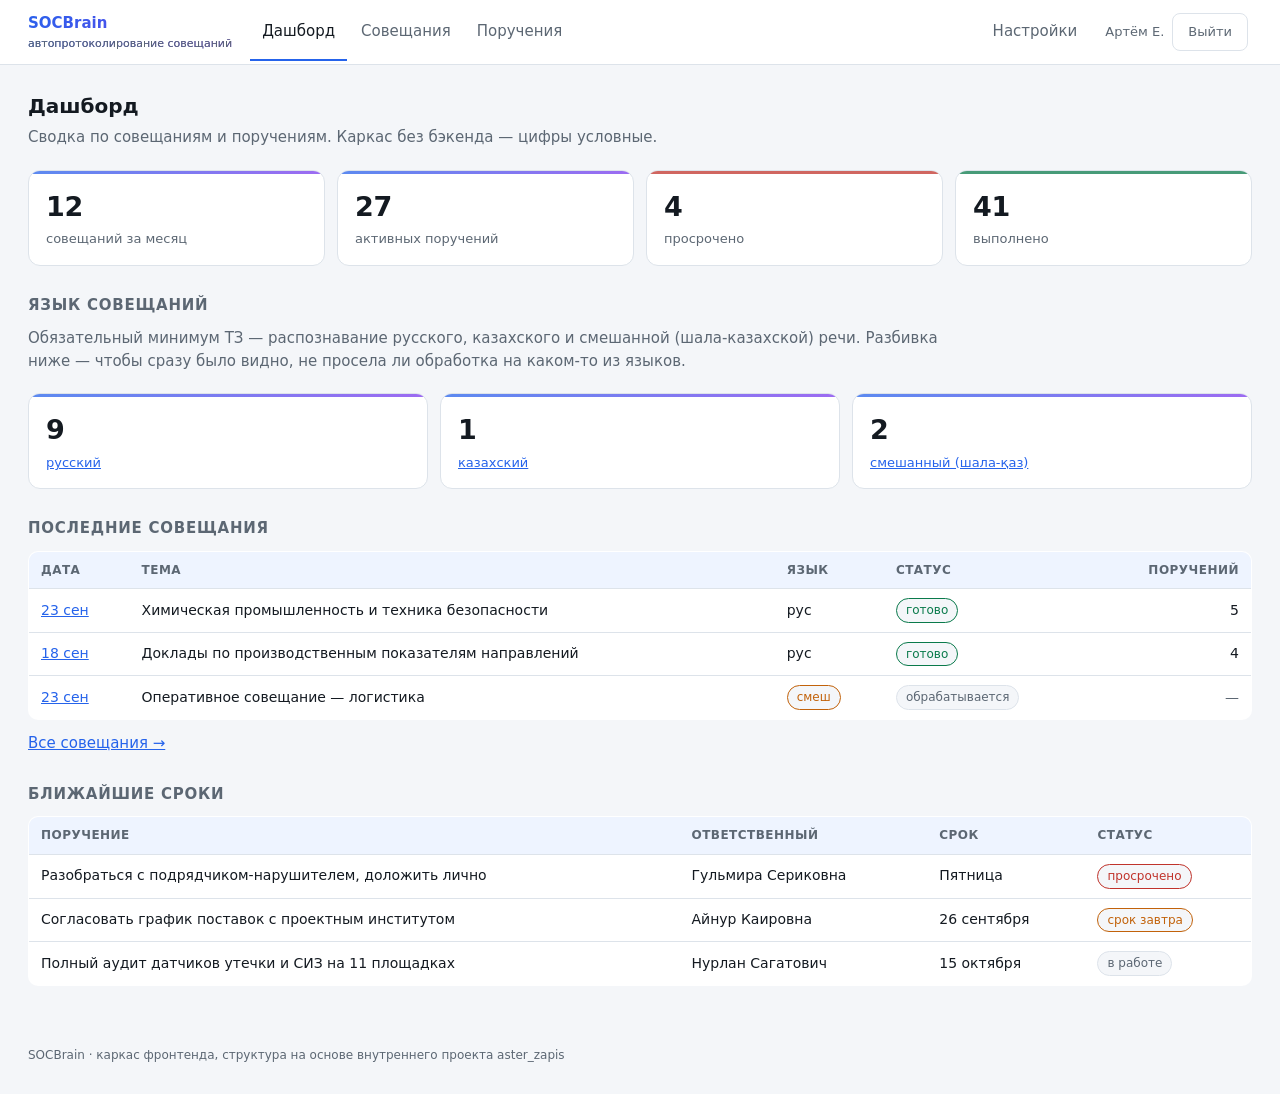
==== frontend/index.html @ 2930f0df "Add temporary static frontend skeleton" ====
<!doctype html>
<html lang="ru">
<head>
<meta charset="utf-8">
<meta name="viewport" content="width=device-width, initial-scale=1">
<title>Дашборд · SOCBrain</title>
<link rel="stylesheet" href="css/style.css">
</head>
<body>

<nav class="side">
  <div class="brand">SOCBrain<small>автопротоколирование совещаний</small></div>

  <a href="index.html" class="on">Дашборд</a>
  <a href="meetings.html">Совещания</a>
  <a href="tasks.html">Поручения</a>

  <div class="bottom">
    <a href="#">Настройки</a>
    <div class="who">
      <span>Артём Е.</span>
      <form method="get" action="login.html" class="inline"><button class="ghost">Выйти</button></form>
    </div>
  </div>
</nav>

<main>
  <h1>Дашборд</h1>
  <p class="sub">Сводка по совещаниям и поручениям. Каркас без бэкенда — цифры условные.</p>

  <div class="cards">
    <div class="card"><div class="n">12</div><div class="l">совещаний за месяц</div></div>
    <div class="card"><div class="n">27</div><div class="l">активных поручений</div></div>
    <div class="card danger"><div class="n">4</div><div class="l">просрочено</div></div>
    <div class="card ok"><div class="n">41</div><div class="l">выполнено</div></div>
  </div>

  <h2>Язык совещаний</h2>
  <p class="sub">
    Обязательный минимум ТЗ — распознавание русского, казахского и смешанной
    (шала-казахской) речи. Разбивка ниже — чтобы сразу было видно, не просела
    ли обработка на каком-то из языков.
  </p>
  <div class="cards" style="margin-bottom:20px">
    <div class="card"><div class="n">9</div><div class="l"><a href="meetings.html?lang=ru">русский</a></div></div>
    <div class="card"><div class="n">1</div><div class="l"><a href="meetings.html?lang=kk">казахский</a></div></div>
    <div class="card"><div class="n">2</div><div class="l"><a href="meetings.html?lang=mixed">смешанный (шала-қаз)</a></div></div>
  </div>

  <h2>Последние совещания</h2>
  <div class="scroll">
  <table>
    <tr><th>Дата</th><th>Тема</th><th>Язык</th><th>Статус</th><th class="right">Поручений</th></tr>
    <tr>
      <td><a href="meeting.html">23 сен</a></td>
      <td>Химическая промышленность и техника безопасности</td>
      <td>рус</td>
      <td><span class="tag ok">готово</span></td>
      <td class="right">5</td>
    </tr>
    <tr>
      <td><a href="meeting.html">18 сен</a></td>
      <td>Доклады по производственным показателям направлений</td>
      <td>рус</td>
      <td><span class="tag ok">готово</span></td>
      <td class="right">4</td>
    </tr>
    <tr>
      <td><a href="meeting.html">23 сен</a></td>
      <td>Оперативное совещание — логистика</td>
      <td><span class="tag warn">смеш</span></td>
      <td><span class="tag">обрабатывается</span></td>
      <td class="right muted">—</td>
    </tr>
  </table>
  </div>
  <p class="sub" style="margin-top:12px"><a href="meetings.html">Все совещания →</a></p>

  <h2>Ближайшие сроки</h2>
  <div class="scroll">
  <table>
    <tr><th class="wrap">Поручение</th><th>Ответственный</th><th>Срок</th><th>Статус</th></tr>
    <tr>
      <td class="wrap">Разобраться с подрядчиком-нарушителем, доложить лично</td>
      <td>Гульмира Сериковна</td>
      <td>Пятница</td>
      <td><span class="tag bad">просрочено</span></td>
    </tr>
    <tr>
      <td class="wrap">Согласовать график поставок с проектным институтом</td>
      <td>Айнур Каировна</td>
      <td>26 сентября</td>
      <td><span class="tag warn">срок завтра</span></td>
    </tr>
    <tr>
      <td class="wrap">Полный аудит датчиков утечки и СИЗ на 11 площадках</td>
      <td>Нурлан Сагатович</td>
      <td>15 октября</td>
      <td><span class="tag">в работе</span></td>
    </tr>
  </table>
  </div>
</main>

<footer>SOCBrain · каркас фронтенда, структура на основе внутреннего проекта aster_zapis</footer>
</body>
</html>
---- frontend/css/style.css ----
/* SOCBrain — каркас фронта, структурно взят из aster_zapis
   (server/internal/web/templates), переименован и адаптирован под
   протоколы совещаний. Пока статика без бэкенда: логина/сессий нет. */

:root {
  --bg:#f4f6f9; --card:#fff; --line:#dde3ea; --text:#141a21;
  --muted:#5c6773; --accent:#2563eb; --accent2:#7c3aed;
  --warn:#c2620a; --bad:#c0332b; --ok:#0a7a4b;
  --tint:#eef4ff; --tint2:#f5f0ff;
}
@media (prefers-color-scheme: dark) {
  :root {
    --bg:#101418; --card:#1a1f26; --line:#2b323b; --text:#e8ecf2;
    --muted:#94a0ae; --accent:#5b9dff; --accent2:#a78bfa;
    --warn:#e8a84d; --bad:#f5867c; --ok:#4fc78d;
    --tint:#16202e; --tint2:#1d1a2e;
  }
}
* { box-sizing:border-box; }
body { margin:0; background:var(--bg); color:var(--text);
       font:15px/1.55 system-ui, -apple-system, "Segoe UI", Roboto, sans-serif; }

/* Верхняя панель: слева — куда ходят каждый день (Дашборд/Совещания/
   Поручения), справа, рядом с выходом — Настройки и учётная запись. */
.side { background:var(--card); border-bottom:1px solid var(--line);
        padding:0 28px; display:flex; align-items:center; gap:2px;
        flex-wrap:wrap; }
.side .brand { padding:12px 16px 12px 0; font-weight:600; white-space:nowrap;
               background:linear-gradient(135deg,var(--accent),var(--accent2));
               -webkit-background-clip:text; background-clip:text; color:transparent; }
.side .brand small { display:block; font-weight:400; font-size:11px;
                      background:none; -webkit-text-fill-color:var(--muted); color:var(--muted); }
.side a { padding:16px 12px; color:var(--muted); text-decoration:none;
          border-bottom:2px solid transparent; white-space:nowrap; }
.side a:hover { color:var(--text); }
.side a.on { color:var(--text); border-bottom-color:var(--accent); }
.side .bottom { margin-left:auto; display:flex; align-items:center; gap:2px; }
.side .who { padding:0 4px 0 14px; font-size:13px; color:var(--muted);
             display:flex; align-items:center; gap:8px; white-space:nowrap; }

main { max-width:none; margin:0; padding:26px 28px 60px; }
.note, pre, p.sub { max-width:96ch; }

@media (max-width: 720px) {
  .side .bottom { margin-left:0; }
  .side .brand small { display:none; }
}

h1 { font-size:20px; margin:0 0 4px; }
h2 { font-size:15px; margin:28px 0 10px; text-transform:uppercase;
     letter-spacing:.05em; color:var(--muted); }
.sub { color:var(--muted); margin:0 0 20px; }
.cards { display:grid; grid-template-columns:repeat(auto-fit,minmax(160px,1fr)); gap:12px; }
.card { background:var(--card); border:1px solid var(--line); border-radius:12px;
        padding:15px 17px; position:relative; overflow:hidden; }
.card::before { content:""; position:absolute; inset:0 0 auto 0; height:3px;
                background:linear-gradient(90deg,var(--accent),var(--accent2)); opacity:.75; }
.card.danger::before { background:var(--bad); }
.card.ok::before { background:var(--ok); }
.card .n { font-size:27px; font-weight:650; letter-spacing:-.01em; }
.card .l { color:var(--muted); font-size:13px; margin-top:2px; }
.grid2 { display:grid; grid-template-columns:repeat(auto-fit,minmax(320px,1fr)); gap:20px; }
table { width:100%; border-collapse:collapse; background:var(--card);
        border:1px solid var(--line); border-radius:10px; overflow:hidden; }
.scroll { overflow-x:auto; }
th,td { padding:9px 12px; text-align:left; border-bottom:1px solid var(--line);
        font-size:14px; white-space:nowrap; }
th { color:var(--muted); font-weight:600; font-size:12px; text-transform:uppercase;
     letter-spacing:.04em; background:var(--tint); }
tbody tr:hover td, tr:hover td { background:var(--tint); }
tr:last-child td { border-bottom:none; }
td.wrap, th.wrap { white-space:normal; }

td.gist { white-space:normal; min-width:320px; max-width:520px; cursor:pointer; }
td.gist .clip { display:-webkit-box; -webkit-line-clamp:2; -webkit-box-orient:vertical;
                overflow:hidden; }
td.gist.open .clip { display:block; overflow:visible; }
td.gist .more { display:block; font-size:11px; color:var(--accent); margin-top:4px;
                text-transform:uppercase; letter-spacing:.03em; }
td.gist:not(.open) .more::after { content:"читать целиком"; }
td.gist.open .more::after { content:"свернуть"; }
.right { text-align:right; }
.bar { height:7px; border-radius:4px; min-width:3px;
       background:linear-gradient(90deg,var(--accent),var(--accent2)); }
form.inline { display:inline; }
input[type=text], input[type=password], input[type=date], input[type=email],
input[type=search], select, textarea {
    padding:8px 10px; border:1px solid var(--line); border-radius:7px;
    background:var(--bg); color:var(--text); font:inherit; }
textarea { width:100%; font-family:ui-monospace,SFMono-Regular,Consolas,monospace;
           font-size:13px; line-height:1.5; }
button, .btn { padding:8px 15px; border:1px solid transparent; border-radius:8px;
         background:var(--accent); color:#fff; font:inherit; font-weight:500;
         cursor:pointer; transition:filter .12s; text-decoration:none; display:inline-block; }
button:hover, .btn:hover { filter:brightness(1.08); color:#fff; }
button.ghost, .btn.ghost { background:transparent; color:var(--muted); border-color:var(--line); font-weight:400; }
button.ghost:hover, .btn.ghost:hover { color:var(--text); border-color:var(--accent); filter:none; }

.toolbar { display:flex; align-items:center; gap:10px; margin:0 0 16px; flex-wrap:wrap; }
.note { padding:13px 16px; border-radius:10px; margin:0 0 18px;
        border:1px solid var(--line); background:var(--card);
        border-left:3px solid var(--accent); }
.note.warn { border-left-color:var(--warn); color:var(--warn); }
.note.bad { border-left-color:var(--bad); color:var(--bad); }
.note.ok { border-left-color:var(--ok); color:var(--ok); }
code { font-family:ui-monospace,SFMono-Regular,Consolas,monospace; font-size:13px;
       background:var(--bg); padding:2px 6px; border-radius:5px; }
pre { background:var(--card); border:1px solid var(--line); border-radius:10px;
      padding:14px 16px; overflow-x:auto; white-space:pre-wrap; word-break:break-word;
      font-size:14px; line-height:1.6; }

/* Совещание по репликам. .chair — председатель/ведущий, чтобы взгляд
   сразу находил, кто раздаёт поручения; остальные — обычные реплики. */
.dialog { display:flex; flex-direction:column; gap:8px; margin-bottom:20px; }
.dialog .line { display:flex; gap:12px; align-items:baseline;
                background:var(--card); border:1px solid var(--line);
                border-radius:10px; padding:10px 14px; line-height:1.55; }
.dialog .who { flex:0 0 160px; font-size:12px; color:var(--muted); }
.dialog .say { flex:1; word-break:break-word; }
.dialog .chair { border-left:3px solid var(--accent); }
.dialog .chair .who { color:var(--accent); font-weight:600; }
.dialog .member { border-left:3px solid var(--line); }
@media (max-width:640px) {
  .dialog .line { flex-direction:column; gap:2px; }
  .dialog .who { flex:none; }
}
.muted { color:var(--muted); }
.filters { display:flex; gap:8px; flex-wrap:wrap; align-items:end; margin-bottom:18px; }
.filters label { display:block; font-size:12px; color:var(--muted); margin-bottom:4px; }
.tag { display:inline-block; padding:2px 9px; border-radius:20px; font-size:12px;
       border:1px solid var(--line); color:var(--muted); background:var(--bg); }
.tag.bad { border-color:var(--bad); color:var(--bad); }
.tag.warn { border-color:var(--warn); color:var(--warn); }
.tag.ok { border-color:var(--ok); color:var(--ok); }
a { color:var(--accent); }
footer { padding:0 28px 30px; color:var(--muted); font-size:12px; }

/* ---- login ---- */
.login-shell { min-height:100vh; display:grid; place-items:center; }
.login-shell form { background:var(--card); border:1px solid var(--line); border-radius:12px;
                     padding:28px; width:min(360px,92vw); }
.login-shell label { display:block; font-size:13px; color:var(--muted); margin:14px 0 5px; }
.login-shell input { width:100%; }
.login-shell button { width:100%; margin-top:20px; padding:10px; }
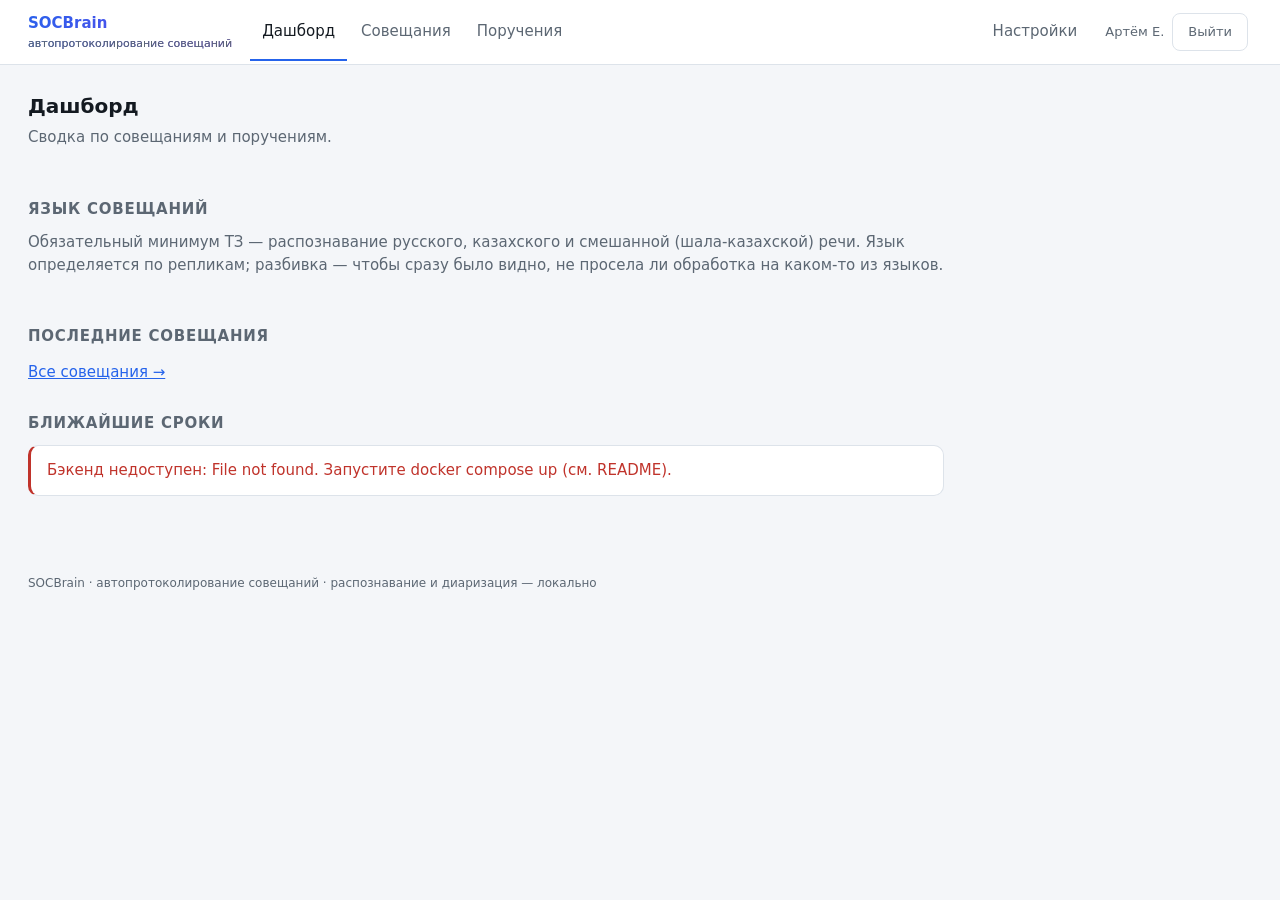
==== commit c14a6c6d: "Add end-to-end meeting minutes pipeline, API and Docker setup Build the working pipeline on top of t" ====
--- a/frontend/index.html
+++ b/frontend/index.html
@@ -6,7 +6,7 @@
 <title>Дашборд · SOCBrain</title>
 <link rel="stylesheet" href="css/style.css">
 </head>
-<body>
+<body data-page="dashboard">
 
 <nav class="side">
   <div class="brand">SOCBrain<small>автопротоколирование совещаний</small></div>
@@ -16,7 +16,7 @@
   <a href="tasks.html">Поручения</a>
 
   <div class="bottom">
-    <a href="#">Настройки</a>
+    <a href="settings.html">Настройки</a>
     <div class="who">
       <span>Артём Е.</span>
       <form method="get" action="login.html" class="inline"><button class="ghost">Выйти</button></form>
@@ -26,82 +26,27 @@
 
 <main>
   <h1>Дашборд</h1>
-  <p class="sub">Сводка по совещаниям и поручениям. Каркас без бэкенда — цифры условные.</p>
+  <p class="sub">Сводка по совещаниям и поручениям.</p>
 
-  <div class="cards">
-    <div class="card"><div class="n">12</div><div class="l">совещаний за месяц</div></div>
-    <div class="card"><div class="n">27</div><div class="l">активных поручений</div></div>
-    <div class="card danger"><div class="n">4</div><div class="l">просрочено</div></div>
-    <div class="card ok"><div class="n">41</div><div class="l">выполнено</div></div>
-  </div>
+  <div class="cards" id="cards"></div>
 
   <h2>Язык совещаний</h2>
   <p class="sub">
     Обязательный минимум ТЗ — распознавание русского, казахского и смешанной
-    (шала-казахской) речи. Разбивка ниже — чтобы сразу было видно, не просела
-    ли обработка на каком-то из языков.
+    (шала-казахской) речи. Язык определяется по репликам; разбивка — чтобы сразу
+    было видно, не просела ли обработка на каком-то из языков.
   </p>
-  <div class="cards" style="margin-bottom:20px">
-    <div class="card"><div class="n">9</div><div class="l"><a href="meetings.html?lang=ru">русский</a></div></div>
-    <div class="card"><div class="n">1</div><div class="l"><a href="meetings.html?lang=kk">казахский</a></div></div>
-    <div class="card"><div class="n">2</div><div class="l"><a href="meetings.html?lang=mixed">смешанный (шала-қаз)</a></div></div>
-  </div>
+  <div class="cards" style="margin-bottom:20px" id="langs"></div>
 
   <h2>Последние совещания</h2>
-  <div class="scroll">
-  <table>
-    <tr><th>Дата</th><th>Тема</th><th>Язык</th><th>Статус</th><th class="right">Поручений</th></tr>
-    <tr>
-      <td><a href="meeting.html">23 сен</a></td>
-      <td>Химическая промышленность и техника безопасности</td>
-      <td>рус</td>
-      <td><span class="tag ok">готово</span></td>
-      <td class="right">5</td>
-    </tr>
-    <tr>
-      <td><a href="meeting.html">18 сен</a></td>
-      <td>Доклады по производственным показателям направлений</td>
-      <td>рус</td>
-      <td><span class="tag ok">готово</span></td>
-      <td class="right">4</td>
-    </tr>
-    <tr>
-      <td><a href="meeting.html">23 сен</a></td>
-      <td>Оперативное совещание — логистика</td>
-      <td><span class="tag warn">смеш</span></td>
-      <td><span class="tag">обрабатывается</span></td>
-      <td class="right muted">—</td>
-    </tr>
-  </table>
-  </div>
+  <div id="recent"></div>
   <p class="sub" style="margin-top:12px"><a href="meetings.html">Все совещания →</a></p>
 
   <h2>Ближайшие сроки</h2>
-  <div class="scroll">
-  <table>
-    <tr><th class="wrap">Поручение</th><th>Ответственный</th><th>Срок</th><th>Статус</th></tr>
-    <tr>
-      <td class="wrap">Разобраться с подрядчиком-нарушителем, доложить лично</td>
-      <td>Гульмира Сериковна</td>
-      <td>Пятница</td>
-      <td><span class="tag bad">просрочено</span></td>
-    </tr>
-    <tr>
-      <td class="wrap">Согласовать график поставок с проектным институтом</td>
-      <td>Айнур Каировна</td>
-      <td>26 сентября</td>
-      <td><span class="tag warn">срок завтра</span></td>
-    </tr>
-    <tr>
-      <td class="wrap">Полный аудит датчиков утечки и СИЗ на 11 площадках</td>
-      <td>Нурлан Сагатович</td>
-      <td>15 октября</td>
-      <td><span class="tag">в работе</span></td>
-    </tr>
-  </table>
-  </div>
+  <div id="soon"></div>
 </main>
 
-<footer>SOCBrain · каркас фронтенда, структура на основе внутреннего проекта aster_zapis</footer>
+<footer>SOCBrain · автопротоколирование совещаний · распознавание и диаризация — локально</footer>
+<script src="js/api.js"></script>
 </body>
 </html>
--- a/frontend/css/style.css
+++ b/frontend/css/style.css
@@ -135,6 +135,31 @@
 a { color:var(--accent); }
 footer { padding:0 28px 30px; color:var(--muted); font-size:12px; }
 
+/* ---- settings: заголовок + узкая вкладочная панель + контент,
+   по образцу app__header/.nav/.content из стенда Promt_master,
+   только без React — вкладки переключает data-tab-target/data-tab-step. ---- */
+.settings-shell { display:grid; grid-template-columns:250px 1fr; gap:28px; align-items:start; }
+.settings-nav { display:flex; flex-direction:column; gap:1px;
+                background:var(--card); border:1px solid var(--line); border-radius:10px;
+                padding:8px; max-height:calc(100vh - 120px); overflow-y:auto; }
+.settings-nav-group { padding:14px 12px 4px; font-size:11px; font-weight:600; color:var(--muted);
+                       text-transform:uppercase; letter-spacing:.05em; }
+.settings-nav-group:first-child { padding-top:4px; }
+.settings-nav button { display:block; width:100%; text-align:left; padding:8px 12px;
+                        border-radius:7px; background:none; border:0; color:var(--muted);
+                        font:inherit; font-size:13.5px; font-weight:400; cursor:pointer; }
+.settings-nav button:hover { background:var(--tint); color:var(--text); filter:none; }
+.settings-nav button.active { background:var(--tint); color:var(--accent); font-weight:600; }
+.settings-panel { display:none; }
+.settings-panel.active { display:block; }
+.stub-note { font-size:12px; color:var(--muted); background:var(--tint2);
+             border:1px dashed var(--line); border-radius:8px; padding:8px 12px; margin-top:10px; }
+@media (max-width:820px) {
+  .settings-shell { grid-template-columns:1fr; }
+  .settings-nav { flex-direction:row; flex-wrap:wrap; max-height:none; }
+  .settings-nav-group { flex-basis:100%; }
+}
+
 /* ---- login ---- */
 .login-shell { min-height:100vh; display:grid; place-items:center; }
 .login-shell form { background:var(--card); border:1px solid var(--line); border-radius:12px;
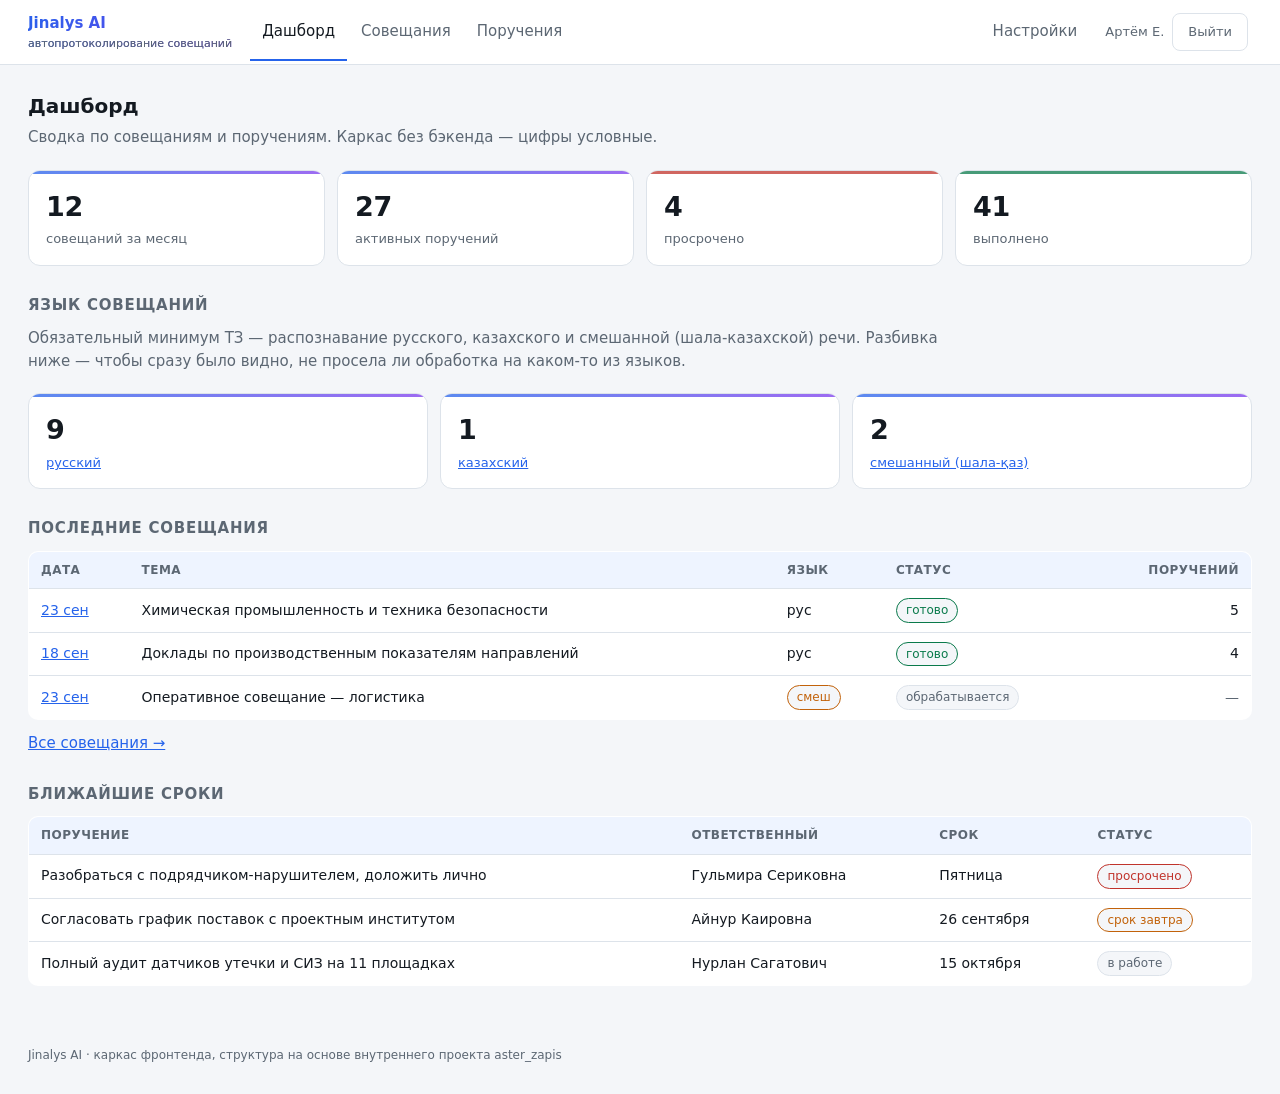
==== commit 1509168e: "Rename product to Jinalys AI; add task extraction and reviewer README Backend: task extraction from " ====
--- a/frontend/index.html
+++ b/frontend/index.html
@@ -3,13 +3,13 @@
 <head>
 <meta charset="utf-8">
 <meta name="viewport" content="width=device-width, initial-scale=1">
-<title>Дашборд · SOCBrain</title>
+<title>Дашборд · Jinalys AI</title>
 <link rel="stylesheet" href="css/style.css">
 </head>
-<body data-page="dashboard">
+<body>
 
 <nav class="side">
-  <div class="brand">SOCBrain<small>автопротоколирование совещаний</small></div>
+  <div class="brand">Jinalys AI<small>автопротоколирование совещаний</small></div>
 
   <a href="index.html" class="on">Дашборд</a>
   <a href="meetings.html">Совещания</a>
@@ -18,35 +18,97 @@
   <div class="bottom">
     <a href="settings.html">Настройки</a>
     <div class="who">
-      <span>Артём Е.</span>
-      <form method="get" action="login.html" class="inline"><button class="ghost">Выйти</button></form>
+      <span id="who-name">—</span>
+      <button class="ghost" id="logout-btn" type="button">Выйти</button>
     </div>
   </div>
 </nav>
 
 <main>
   <h1>Дашборд</h1>
-  <p class="sub">Сводка по совещаниям и поручениям.</p>
+  <p class="sub">Сводка по совещаниям и поручениям. Каркас без бэкенда — цифры условные.</p>
 
-  <div class="cards" id="cards"></div>
+  <div class="cards">
+    <div class="card"><div class="n">12</div><div class="l">совещаний за месяц</div></div>
+    <div class="card"><div class="n">27</div><div class="l">активных поручений</div></div>
+    <div class="card danger"><div class="n">4</div><div class="l">просрочено</div></div>
+    <div class="card ok"><div class="n">41</div><div class="l">выполнено</div></div>
+  </div>
 
   <h2>Язык совещаний</h2>
   <p class="sub">
     Обязательный минимум ТЗ — распознавание русского, казахского и смешанной
-    (шала-казахской) речи. Язык определяется по репликам; разбивка — чтобы сразу
-    было видно, не просела ли обработка на каком-то из языков.
+    (шала-казахской) речи. Разбивка ниже — чтобы сразу было видно, не просела
+    ли обработка на каком-то из языков.
   </p>
-  <div class="cards" style="margin-bottom:20px" id="langs"></div>
+  <div class="cards" style="margin-bottom:20px">
+    <div class="card"><div class="n">9</div><div class="l"><a href="meetings.html?lang=ru">русский</a></div></div>
+    <div class="card"><div class="n">1</div><div class="l"><a href="meetings.html?lang=kk">казахский</a></div></div>
+    <div class="card"><div class="n">2</div><div class="l"><a href="meetings.html?lang=mixed">смешанный (шала-қаз)</a></div></div>
+  </div>
 
   <h2>Последние совещания</h2>
-  <div id="recent"></div>
+  <div class="scroll">
+  <table>
+    <tr><th>Дата</th><th>Тема</th><th>Язык</th><th>Статус</th><th class="right">Поручений</th></tr>
+    <tr>
+      <td><a href="meeting.html">23 сен</a></td>
+      <td>Химическая промышленность и техника безопасности</td>
+      <td>рус</td>
+      <td><span class="tag ok">готово</span></td>
+      <td class="right">5</td>
+    </tr>
+    <tr>
+      <td><a href="meeting.html">18 сен</a></td>
+      <td>Доклады по производственным показателям направлений</td>
+      <td>рус</td>
+      <td><span class="tag ok">готово</span></td>
+      <td class="right">4</td>
+    </tr>
+    <tr>
+      <td><a href="meeting.html">23 сен</a></td>
+      <td>Оперативное совещание — логистика</td>
+      <td><span class="tag warn">смеш</span></td>
+      <td><span class="tag">обрабатывается</span></td>
+      <td class="right muted">—</td>
+    </tr>
+  </table>
+  </div>
   <p class="sub" style="margin-top:12px"><a href="meetings.html">Все совещания →</a></p>
 
   <h2>Ближайшие сроки</h2>
-  <div id="soon"></div>
+  <div class="scroll">
+  <table>
+    <tr><th class="wrap">Поручение</th><th>Ответственный</th><th>Срок</th><th>Статус</th></tr>
+    <tr>
+      <td class="wrap">Разобраться с подрядчиком-нарушителем, доложить лично</td>
+      <td>Гульмира Сериковна</td>
+      <td>Пятница</td>
+      <td><span class="tag bad">просрочено</span></td>
+    </tr>
+    <tr>
+      <td class="wrap">Согласовать график поставок с проектным институтом</td>
+      <td>Айнур Каировна</td>
+      <td>26 сентября</td>
+      <td><span class="tag warn">срок завтра</span></td>
+    </tr>
+    <tr>
+      <td class="wrap">Полный аудит датчиков утечки и СИЗ на 11 площадках</td>
+      <td>Нурлан Сагатович</td>
+      <td>15 октября</td>
+      <td><span class="tag">в работе</span></td>
+    </tr>
+  </table>
+  </div>
 </main>
 
-<footer>SOCBrain · автопротоколирование совещаний · распознавание и диаризация — локально</footer>
-<script src="js/api.js"></script>
+<footer>Jinalys AI · каркас фронтенда, структура на основе внутреннего проекта aster_zapis</footer>
+
+<script>
+document.getElementById("who-name").textContent = sessionStorage.getItem("socbrain_name") || "Артём Е.";
+document.getElementById("logout-btn").addEventListener("click", () => {
+  window.location.href = "login.html";
+});
+</script>
 </body>
 </html>
--- a/frontend/css/style.css
+++ b/frontend/css/style.css
@@ -167,3 +167,48 @@
 .login-shell label { display:block; font-size:13px; color:var(--muted); margin:14px 0 5px; }
 .login-shell input { width:100%; }
 .login-shell button { width:100%; margin-top:20px; padding:10px; }
+
+/* ---- внешний вид из настроек (js/theme.js ставит атрибуты на <html>) ---- */
+:root[data-theme="dark"] {
+  --bg:#101418; --card:#1a1f26; --line:#2b323b; --text:#e8ecf2;
+  --muted:#94a0ae; --accent:#5b9dff; --accent2:#a78bfa;
+  --warn:#e8a84d; --bad:#f5867c; --ok:#4fc78d;
+  --tint:#16202e; --tint2:#1d1a2e;
+  color-scheme: dark;
+}
+:root[data-theme="light"] {
+  --bg:#f4f6f9; --card:#fff; --line:#dde3ea; --text:#141a21;
+  --muted:#5c6773; --accent:#2563eb; --accent2:#7c3aed;
+  --warn:#c2620a; --bad:#c0332b; --ok:#0a7a4b;
+  --tint:#eef4ff; --tint2:#f5f0ff;
+  color-scheme: light;
+}
+:root[data-font="115"] body { font-size:17.25px; }
+:root[data-font="130"] body { font-size:19.5px; }
+:root[data-font="115"] th, :root[data-font="115"] td { font-size:16px; }
+:root[data-font="130"] th, :root[data-font="130"] td { font-size:18px; }
+:root[data-font="115"] h1 { font-size:23px; }
+:root[data-font="130"] h1 { font-size:26px; }
+:root[data-density="compact"] th, :root[data-density="compact"] td { padding:5px 9px; }
+:root[data-density="compact"] .card { padding:10px 13px; }
+:root[data-density="compact"] .dialog .line { padding:6px 10px; }
+:root[data-contrast="high"] { --line:#8a95a3; --muted:#3d4650; }
+:root[data-contrast="high"][data-theme="dark"] { --line:#6b7684; --muted:#c3ccd6; }
+:root[data-motion="reduce"] *, :root[data-motion="reduce"] *::before { transition:none !important; animation:none !important; }
+
+/* ---- формы настроек ---- */
+.form { display:grid; grid-template-columns:minmax(180px,260px) 1fr; gap:10px 18px; align-items:start;
+        background:var(--card); border:1px solid var(--line); border-radius:10px; padding:16px 18px; margin-bottom:14px; }
+.form > label { padding-top:8px; font-weight:500; }
+.form > label small { display:block; font-weight:400; color:var(--muted); font-size:12px; line-height:1.4; }
+.form .field input[type=text], .form .field input[type=number], .form .field select, .form .field textarea { width:100%; max-width:520px; }
+.form .field .src { font-size:11px; color:var(--muted); margin-top:3px; }
+.form .field .err { font-size:12px; color:var(--bad); margin-top:3px; }
+.form .actions { grid-column:1 / -1; display:flex; gap:10px; align-items:center; flex-wrap:wrap; }
+.seg-choice { display:inline-flex; border:1px solid var(--line); border-radius:8px; overflow:hidden; }
+.seg-choice label { padding:7px 14px; cursor:pointer; color:var(--muted); border-right:1px solid var(--line); margin:0; }
+.seg-choice label:last-child { border-right:none; }
+.seg-choice input { display:none; }
+.seg-choice input:checked + span { color:var(--accent); font-weight:600; }
+.switch { display:inline-flex; align-items:center; gap:8px; padding-top:7px; cursor:pointer; }
+@media (max-width:720px) { .form { grid-template-columns:1fr; } .form > label { padding-top:0; } }
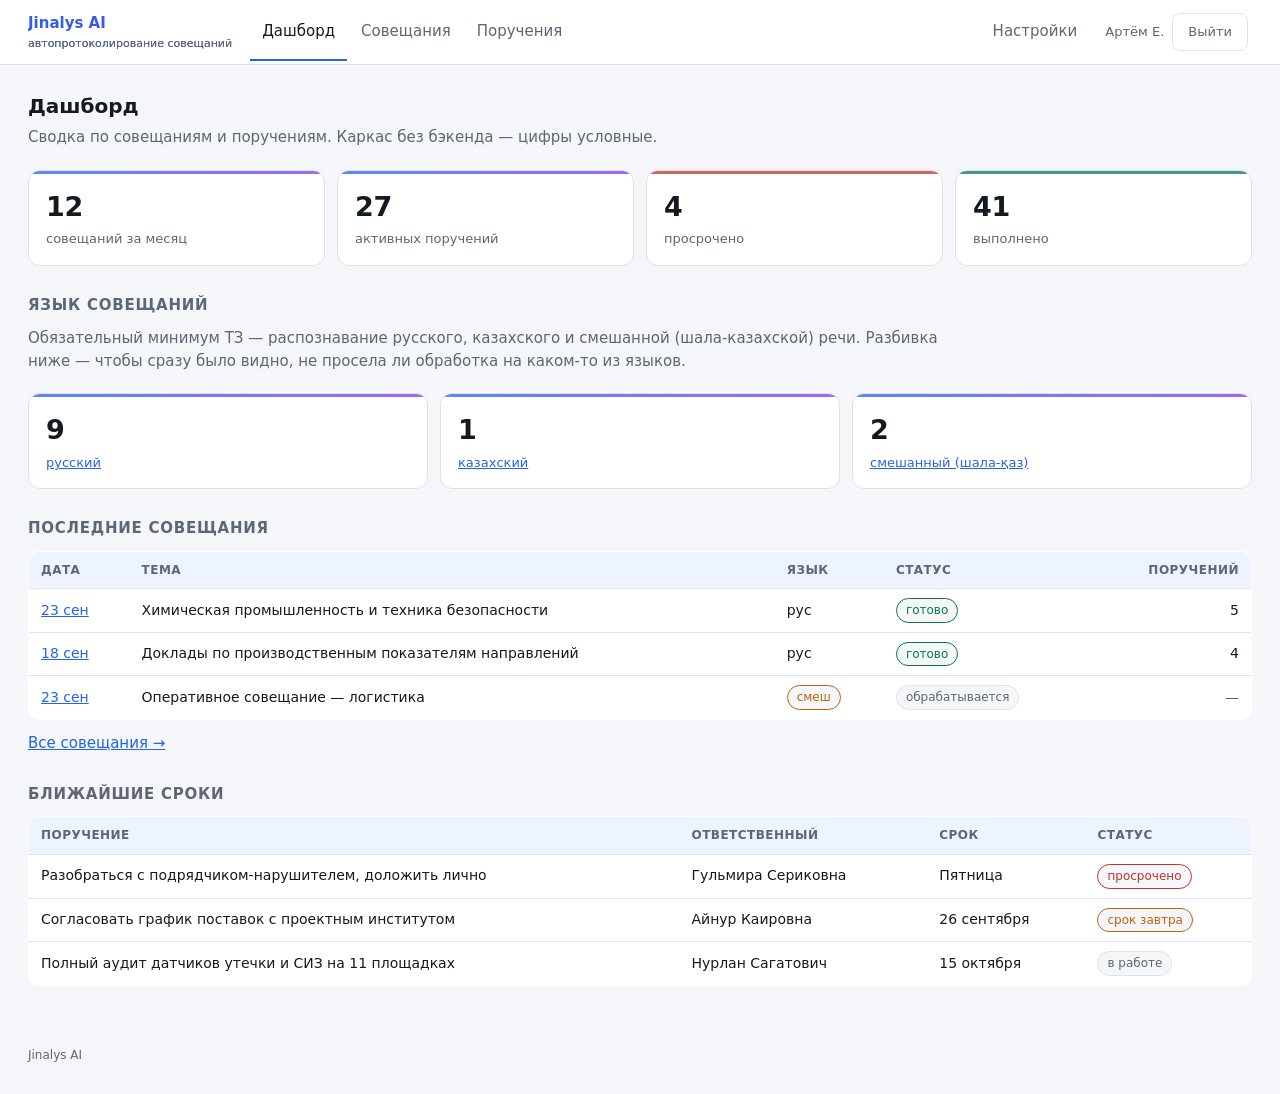
==== commit 1ec10cb5: "Expand README with implementation details, tighten jury-facing tone Document each implemented piece " ====
--- a/frontend/index.html
+++ b/frontend/index.html
@@ -102,7 +102,7 @@
   </div>
 </main>
 
-<footer>Jinalys AI · каркас фронтенда, структура на основе внутреннего проекта aster_zapis</footer>
+<footer>Jinalys AI</footer>
 
 <script>
 document.getElementById("who-name").textContent = sessionStorage.getItem("socbrain_name") || "Артём Е.";
